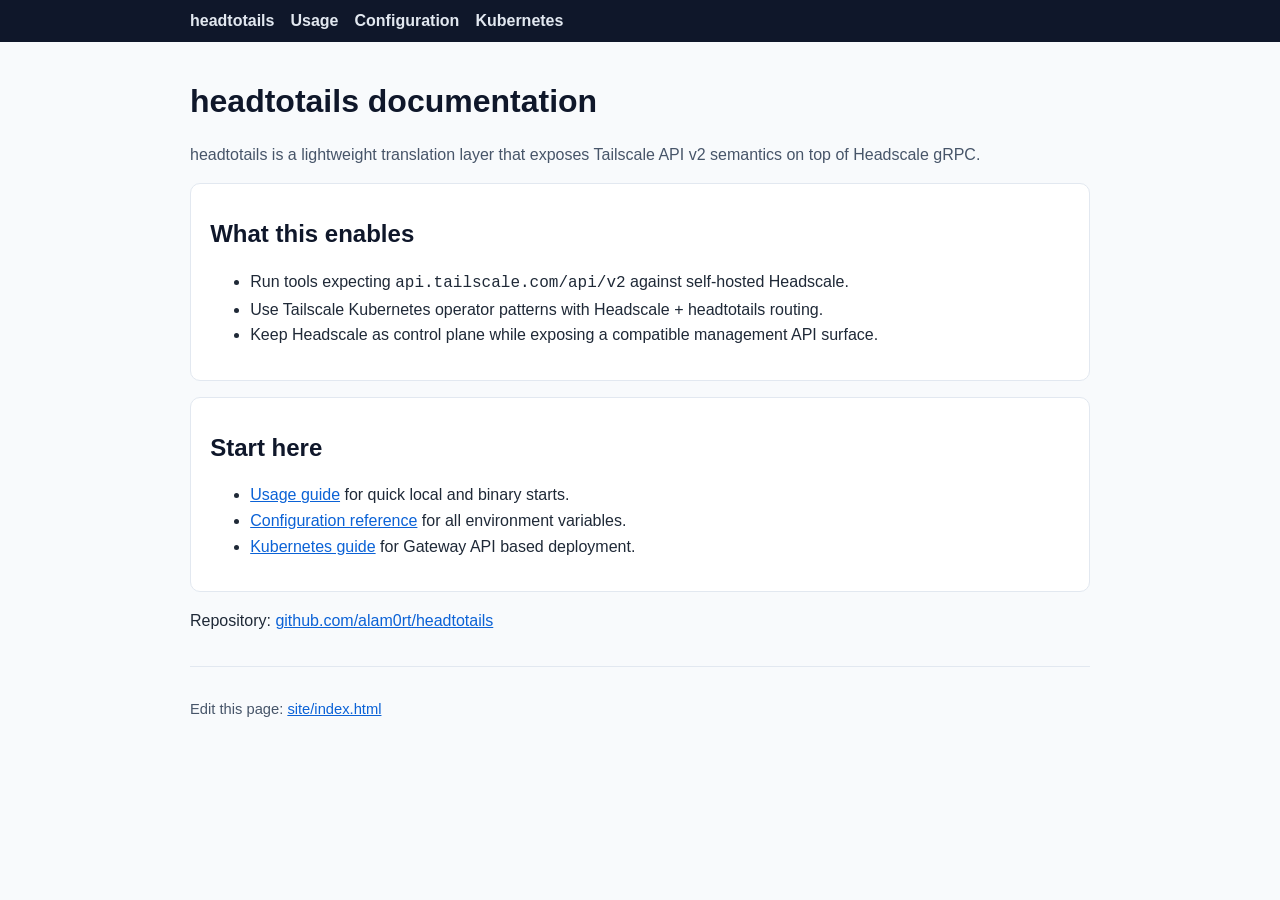
==== site/index.html @ b5ed9de7 "add github pages docs site and deployment workflow Publish a simple static documentation site (usage" ====
<!doctype html>
<html lang="en">
  <head>
    <meta charset="utf-8">
    <meta name="viewport" content="width=device-width, initial-scale=1">
    <title>headtotails Docs</title>
    <link rel="stylesheet" href="./styles.css">
  </head>
  <body>
    <nav class="nav">
      <div class="container">
        <a href="./index.html">headtotails</a>
        <a href="./usage.html">Usage</a>
        <a href="./configuration.html">Configuration</a>
        <a href="./kubernetes.html">Kubernetes</a>
      </div>
    </nav>

    <main class="container">
      <h1>headtotails documentation</h1>
      <p class="muted">
        headtotails is a lightweight translation layer that exposes Tailscale API v2
        semantics on top of Headscale gRPC.
      </p>

      <div class="card">
        <h2>What this enables</h2>
        <ul>
          <li>Run tools expecting <code>api.tailscale.com/api/v2</code> against self-hosted Headscale.</li>
          <li>Use Tailscale Kubernetes operator patterns with Headscale + headtotails routing.</li>
          <li>Keep Headscale as control plane while exposing a compatible management API surface.</li>
        </ul>
      </div>

      <div class="card">
        <h2>Start here</h2>
        <ul>
          <li><a href="./usage.html">Usage guide</a> for quick local and binary starts.</li>
          <li><a href="./configuration.html">Configuration reference</a> for all environment variables.</li>
          <li><a href="./kubernetes.html">Kubernetes guide</a> for Gateway API based deployment.</li>
        </ul>
      </div>

      <p>
        Repository: <a href="https://github.com/alam0rt/headtotails">github.com/alam0rt/headtotails</a>
      </p>

      <div class="footer">
        <p>
          Edit this page:
          <a href="https://github.com/alam0rt/headtotails/edit/main/site/index.html">site/index.html</a>
        </p>
      </div>
    </main>
  </body>
</html>
---- site/styles.css ----
body {
  margin: 0;
  font-family: -apple-system, BlinkMacSystemFont, "Segoe UI", Roboto, Helvetica, Arial, sans-serif;
  color: #1f2937;
  background: #f8fafc;
}

.container {
  max-width: 900px;
  margin: 0 auto;
  padding: 2rem 1rem 4rem;
}

.nav {
  background: #0f172a;
  color: #e2e8f0;
  padding: 0.75rem 1rem;
}

.nav .container {
  padding: 0;
  display: flex;
  gap: 1rem;
  align-items: center;
}

.nav a {
  color: #e2e8f0;
  text-decoration: none;
  font-weight: 600;
}

.nav a:hover {
  text-decoration: underline;
}

h1, h2, h3 {
  color: #0f172a;
  line-height: 1.2;
}

h1 {
  margin-top: 0.5rem;
}

p, li {
  line-height: 1.6;
}

code, pre {
  font-family: ui-monospace, SFMono-Regular, Menlo, Monaco, Consolas, "Liberation Mono", "Courier New", monospace;
}

pre {
  background: #0b1020;
  color: #d1d5db;
  padding: 0.9rem;
  border-radius: 8px;
  overflow-x: auto;
}

.card {
  background: #ffffff;
  border: 1px solid #e2e8f0;
  border-radius: 10px;
  padding: 1rem 1.2rem;
  margin: 1rem 0;
}

.muted {
  color: #475569;
}

a {
  color: #0b62d6;
}

.footer {
  margin-top: 2rem;
  padding-top: 1rem;
  border-top: 1px solid #e2e8f0;
  color: #475569;
  font-size: 0.92rem;
}
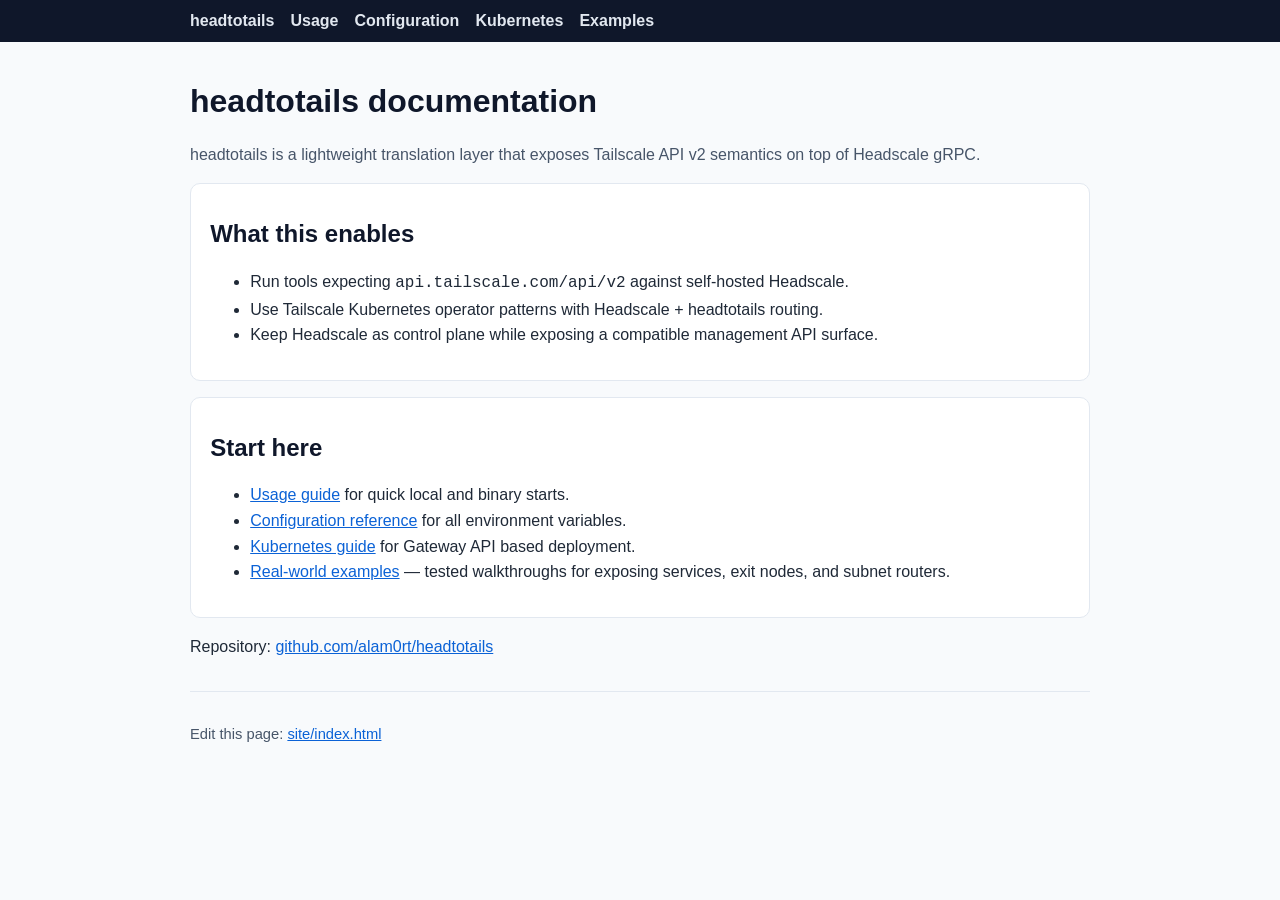
==== commit 29f1af97: "update docs" ====
--- a/site/index.html
+++ b/site/index.html
@@ -13,6 +13,7 @@
         <a href="./usage.html">Usage</a>
         <a href="./configuration.html">Configuration</a>
         <a href="./kubernetes.html">Kubernetes</a>
+        <a href="./examples.html">Examples</a>
       </div>
     </nav>
 
@@ -38,6 +39,7 @@
           <li><a href="./usage.html">Usage guide</a> for quick local and binary starts.</li>
           <li><a href="./configuration.html">Configuration reference</a> for all environment variables.</li>
           <li><a href="./kubernetes.html">Kubernetes guide</a> for Gateway API based deployment.</li>
+          <li><a href="./examples.html">Real-world examples</a> — tested walkthroughs for exposing services, exit nodes, and subnet routers.</li>
         </ul>
       </div>
 
